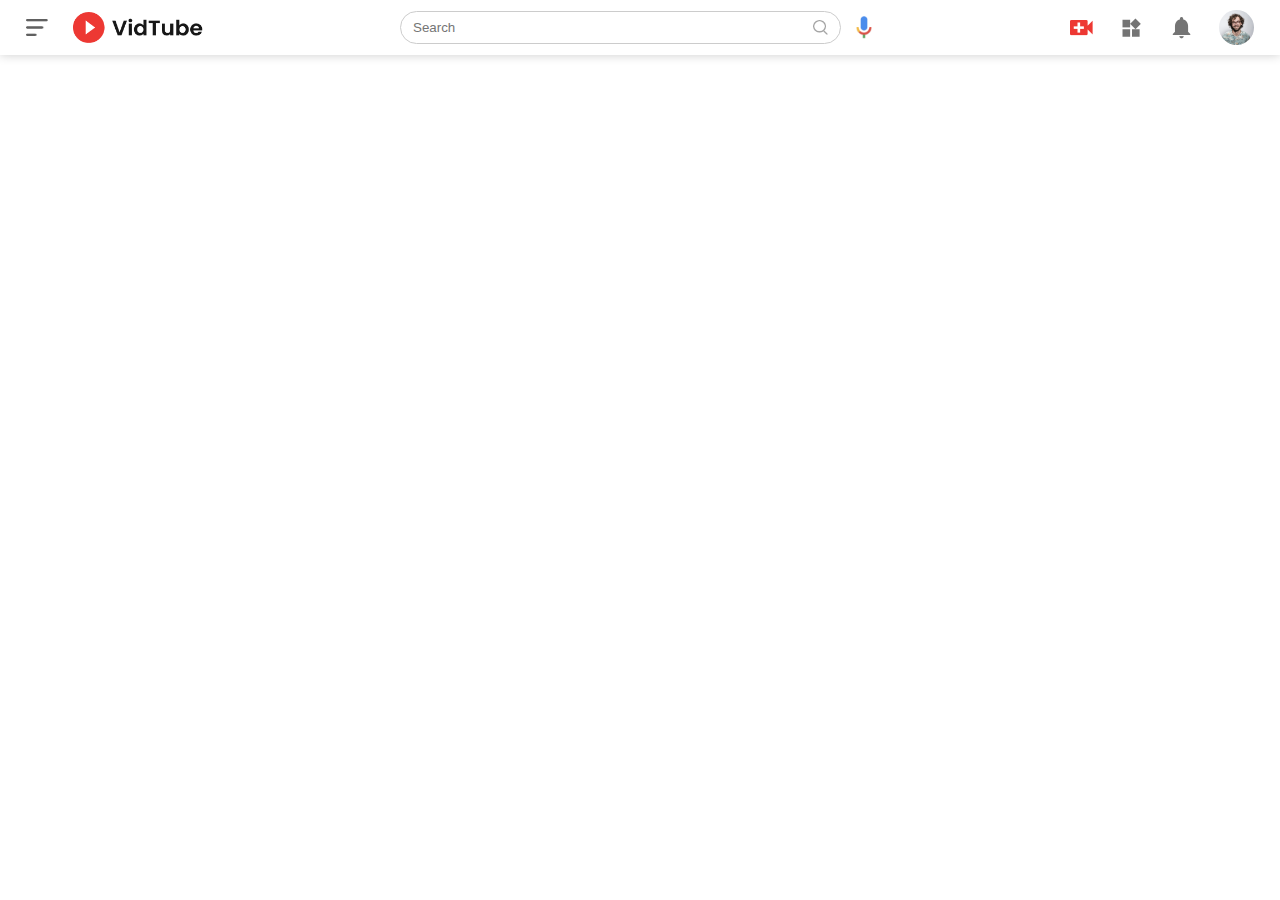
==== index.html @ d9a4f577 "search added" ====
<!DOCTYPE html>
<html lang="en">
  <head>
    <meta charset="UTF-8" />
    <meta http-equiv="X-UA-Compatible" content="IE=edge" />
    <meta name="viewport" content="width=device-width, initial-scale=1.0" />
    <title>Video Sharing Website</title>
    <link rel="stylesheet" href="style.css" />
  </head>
  <body>
    <nav class="flex-div">
      <div class="nav-left flex-div">
        <img src="./images/menu.png" alt="Menu image" class="menu-icon" />
        <img src="./images/logo.png" alt="Logo image" class="logo" />
      </div>
      <div class="nav-middle flex-div">
        <div class="search-box flex-div">
          <input type="text" placeholder="Search" />
          <img src="./images/search.png" alt="Search logo" />
        </div>

        <img src="./images/voice-search.png" alt="Mic icon" class="mic-icon" />
      </div>
      <div class="nav-right flex-div">
        <img src="./images/upload.png" alt="" />
        <img src="./images/more.png" alt="" />
        <img src="./images/notification.png" alt="" />
        <img src="./images/Jack.png" alt="" class="user-icon" />
      </div>
    </nav>
  </body>
</html>
---- style.css ----
* {
  margin: 0;
  padding: 0;
  font-family: "poppins", sans-serif;
  box-sizing: border-box;
}

a {
  text-decoration: none;
  color: #5a5a5a;
}

img {
  cursor: pointer;
}

.flex-div {
  display: flex;
  align-items: center;
}

nav {
  padding: 10px 2%;
  justify-content: space-between;
  box-shadow: 0 0 10px rgba(0, 0, 0, 0.2);
  background: #fff;
  position: sticky;
  top: 0;
  z-index: 10;
}

.nav-right img {
  width: 25px;
  margin-right: 25px;
}

.nav-right .user-icon {
  width: 35px;
  border-radius: 50%;
  margin-right: 0;
}

.nav-left .menu-icon {
  width: 22px;
  margin-right: 25px;
}

.nav-left .logo {
  width: 130px;
}

.nav-middle .mic-icon {
  width: 16px;
}

.nav-middle .search-box {
  border: 1px solid #ccc;
  margin-right: 15px;
  padding: 8px 12px;
  border-radius: 25px;
}

.nav-middle .search-box input {
  width: 400px;
  border: 0;
  outline: 0;
  background: transparent;
}

.nav-middle .search-box img {
  width: 15px;
}
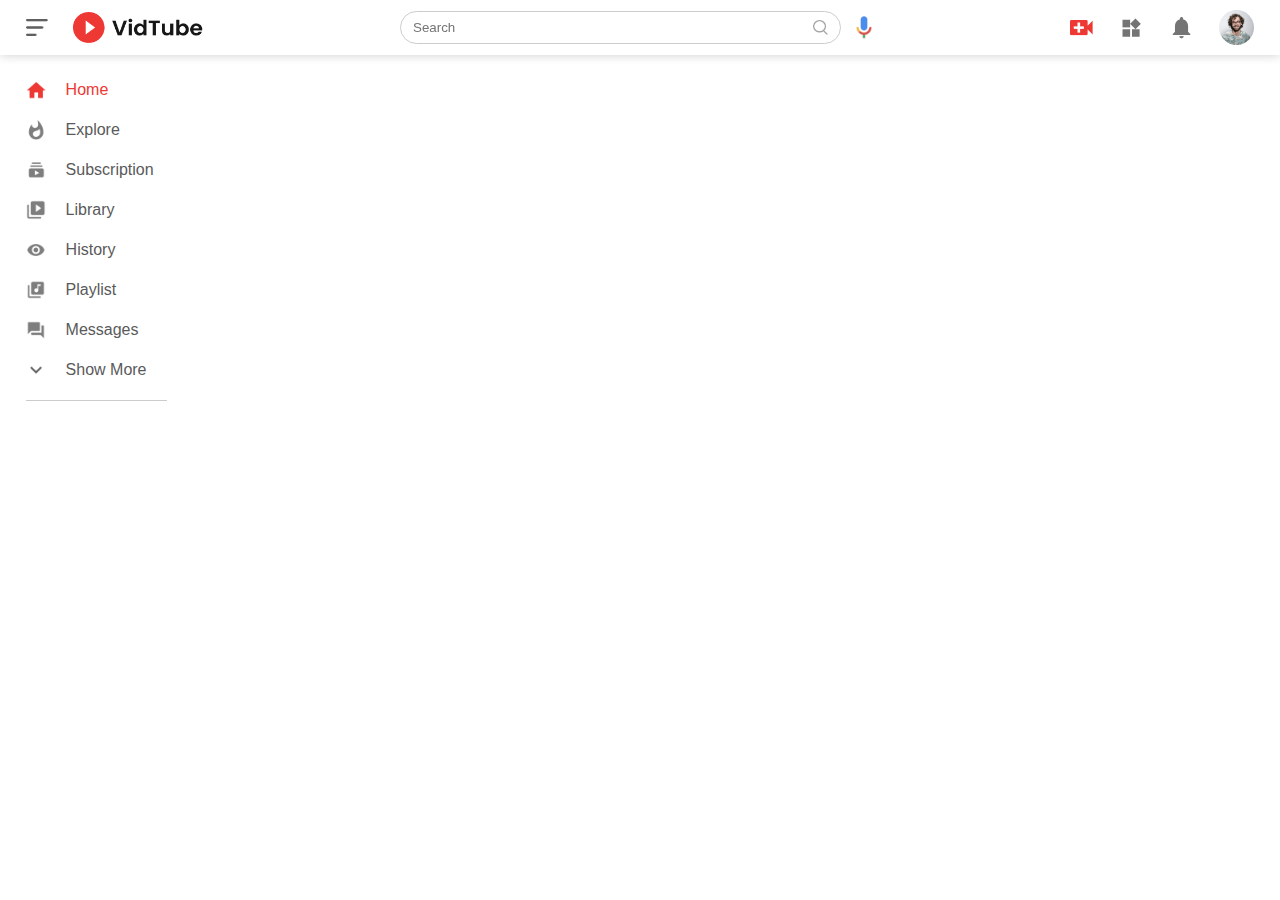
==== commit 934c6e0a: "sidebar done" ====
--- a/index.html
+++ b/index.html
@@ -28,5 +28,44 @@
         <img src="./images/Jack.png" alt="" class="user-icon" />
       </div>
     </nav>
+
+    <!-- Side Bar -->
+    <div class="sidebar">
+      <div class="shortcut-links">
+        <a href=""
+          ><img src="./images/home.png" alt="Home image" />
+          <p>Home</p></a
+        >
+        <a href=""
+          ><img src="./images/explore.png" alt="Explore image" />
+          <p>Explore</p></a
+        >
+        <a href=""
+          ><img src="./images/subscriprion.png" alt="subscriprion image" />
+          <p>Subscription</p></a
+        >
+        <a href=""
+          ><img src="./images/library.png" alt="Library image" />
+          <p>Library</p></a
+        >
+        <a href=""
+          ><img src="./images/history.png" alt="History image" />
+          <p>History</p></a
+        >
+        <a href=""
+          ><img src="./images/playlist.png" alt="playlist images" />
+          <p>Playlist</p></a
+        >
+        <a href=""
+          ><img src="./images/messages.png" alt="Messages logo" />
+          <p>Messages</p></a
+        >
+        <a href=""
+          ><img src="./images/show-more.png" alt="Show more logo" />
+          <p>Show More</p></a
+        >
+        <hr />
+      </div>
+    </div>
   </body>
 </html>
--- a/style.css
+++ b/style.css
@@ -70,3 +70,39 @@
 .nav-middle .search-box img {
   width: 15px;
 }
+
+/* Sidebar */
+
+.sidebar {
+  background: #fff;
+  width: 15%;
+  height: 100vh;
+  position: fixed;
+  top: 0;
+  padding-left: 2%;
+  padding-top: 80px;
+}
+
+.shortcut-links a img {
+  width: 20px;
+  margin-right: 20px;
+}
+
+.shortcut-links a {
+  display: flex;
+  align-items: center;
+  margin-bottom: 20px;
+  width: fit-content;
+  flex-wrap: wrap;
+}
+
+.shortcut-links a:first-child {
+  color: #ed3833;
+}
+
+.sidebar hr {
+  border: 0;
+  height: 1px;
+  background: #ccc;
+  width: 85%;
+}
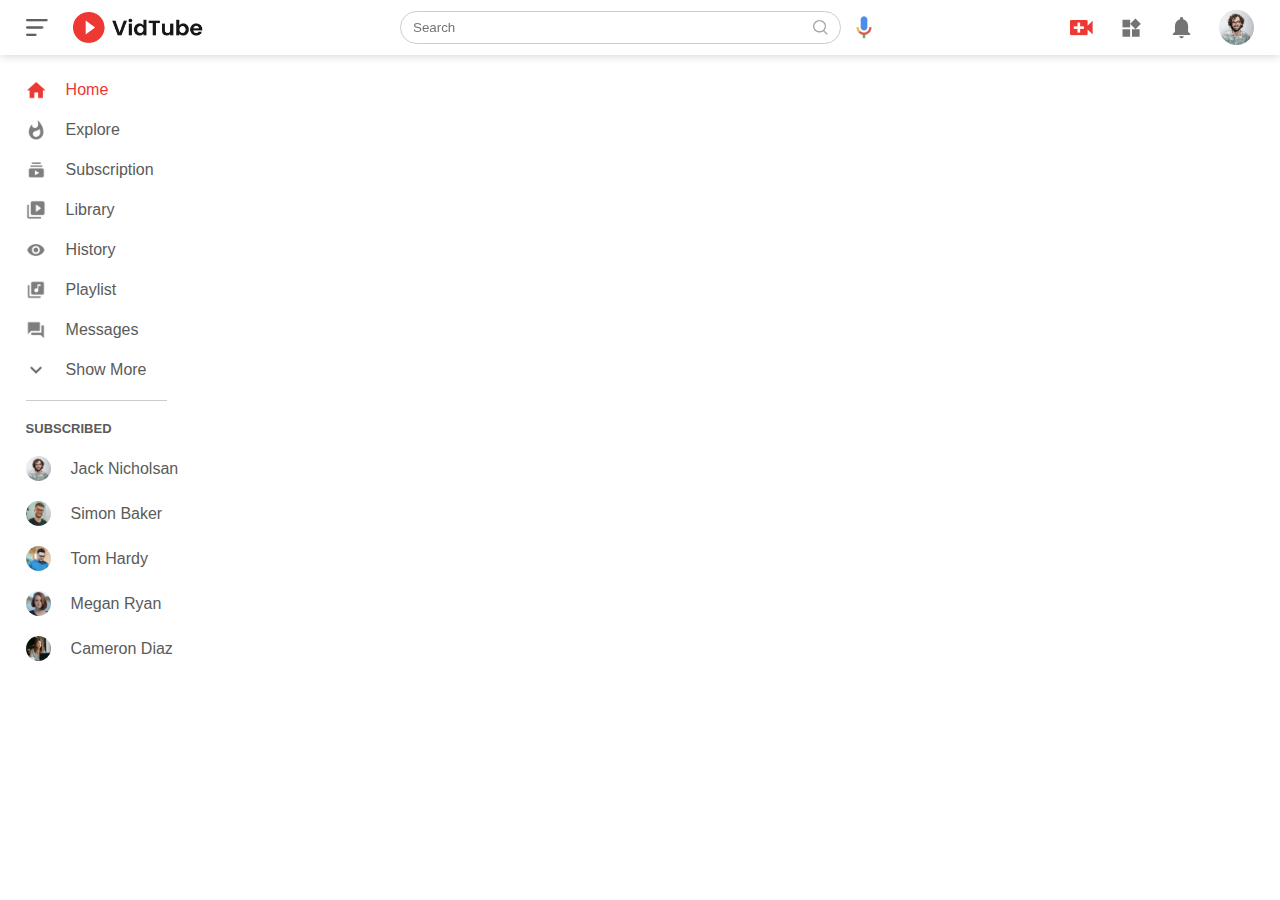
==== commit 5d984c01: "subscribers list done" ====
--- a/index.html
+++ b/index.html
@@ -66,6 +66,34 @@
         >
         <hr />
       </div>
+
+      <div class="subscribed-list">
+        <h3>SUBSCRIBED</h3>
+        <a href=""
+          ><img src="./images/Jack.png" alt="User Logo" />
+          <p>Jack Nicholsan</p></a
+        >
+
+        <a href=""
+          ><img src="./images/simon.png" alt="User Logo" />
+          <p>Simon Baker</p></a
+        >
+
+        <a href=""
+          ><img src="./images/tom.png" alt="User Logo" />
+          <p>Tom Hardy</p></a
+        >
+
+        <a href=""
+          ><img src="./images/megan.png" alt="User Logo" />
+          <p>Megan Ryan</p></a
+        >
+
+        <a href=""
+          ><img src="./images/cameron.png" alt="User Logo" />
+          <p>Cameron Diaz</p></a
+        >
+      </div>
     </div>
   </body>
 </html>
--- a/style.css
+++ b/style.css
@@ -106,3 +106,23 @@
   background: #ccc;
   width: 85%;
 }
+
+.subscribed-list h3 {
+  font-size: 13px;
+  margin: 20px 0;
+  color: #5a5a5a;
+}
+
+.subscribed-list a {
+  display: flex;
+  align-items: center;
+  margin-bottom: 20px;
+  width: fit-content;
+  flex-wrap: wrap;
+}
+
+.subscribed-list a img {
+  width: 25px;
+  border-radius: 50%;
+  margin-right: 20px;
+}
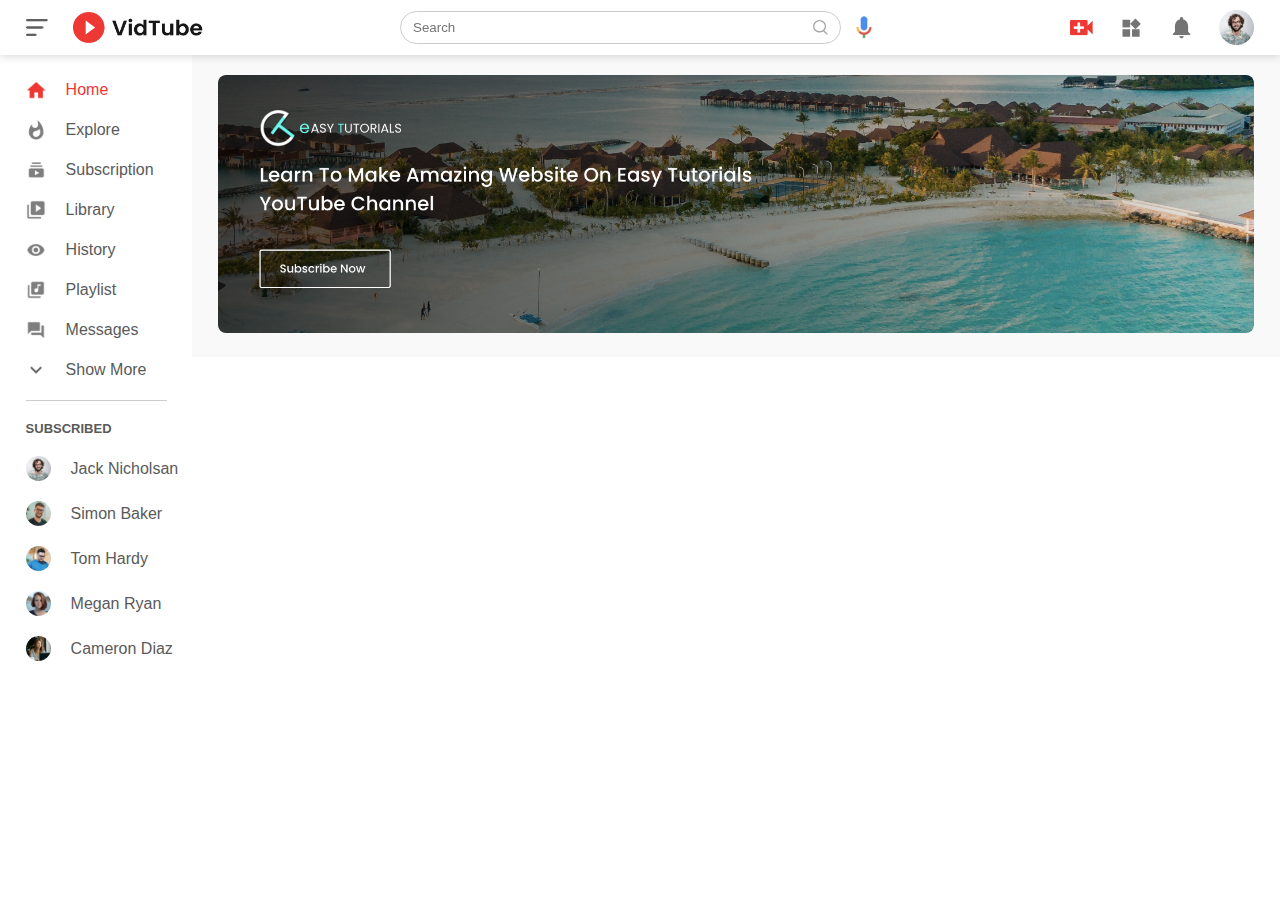
==== commit 105e5f22: "banner done" ====
--- a/index.html
+++ b/index.html
@@ -95,5 +95,14 @@
         >
       </div>
     </div>
+
+    <!-- Main  -->
+    <div class="container">
+      <div class="banner">
+        <img src="./images/banner.png" alt="Banner img" />
+      </div>
+    </div>
+
+    <script src="./script.js"></script>
   </body>
 </html>
--- a/style.css
+++ b/style.css
@@ -126,3 +126,38 @@
   border-radius: 50%;
   margin-right: 20px;
 }
+
+.small-sidebar {
+  width: 5%;
+}
+
+.small-sidebar a p {
+  display: none;
+}
+
+.small-sidebar h3 {
+  display: none;
+}
+
+.small-sidebar hr {
+  width: 50%;
+  margin-bottom: 25px;
+}
+
+/* Main */
+.container {
+  background: #f9f9f9;
+  padding-left: 17%;
+  padding-right: 2%;
+  padding-top: 20px;
+  padding-bottom: 20px;
+}
+
+.banner {
+  width: 100%;
+}
+
+.banner img {
+  width: 100%;
+  border-radius: 8px;
+}
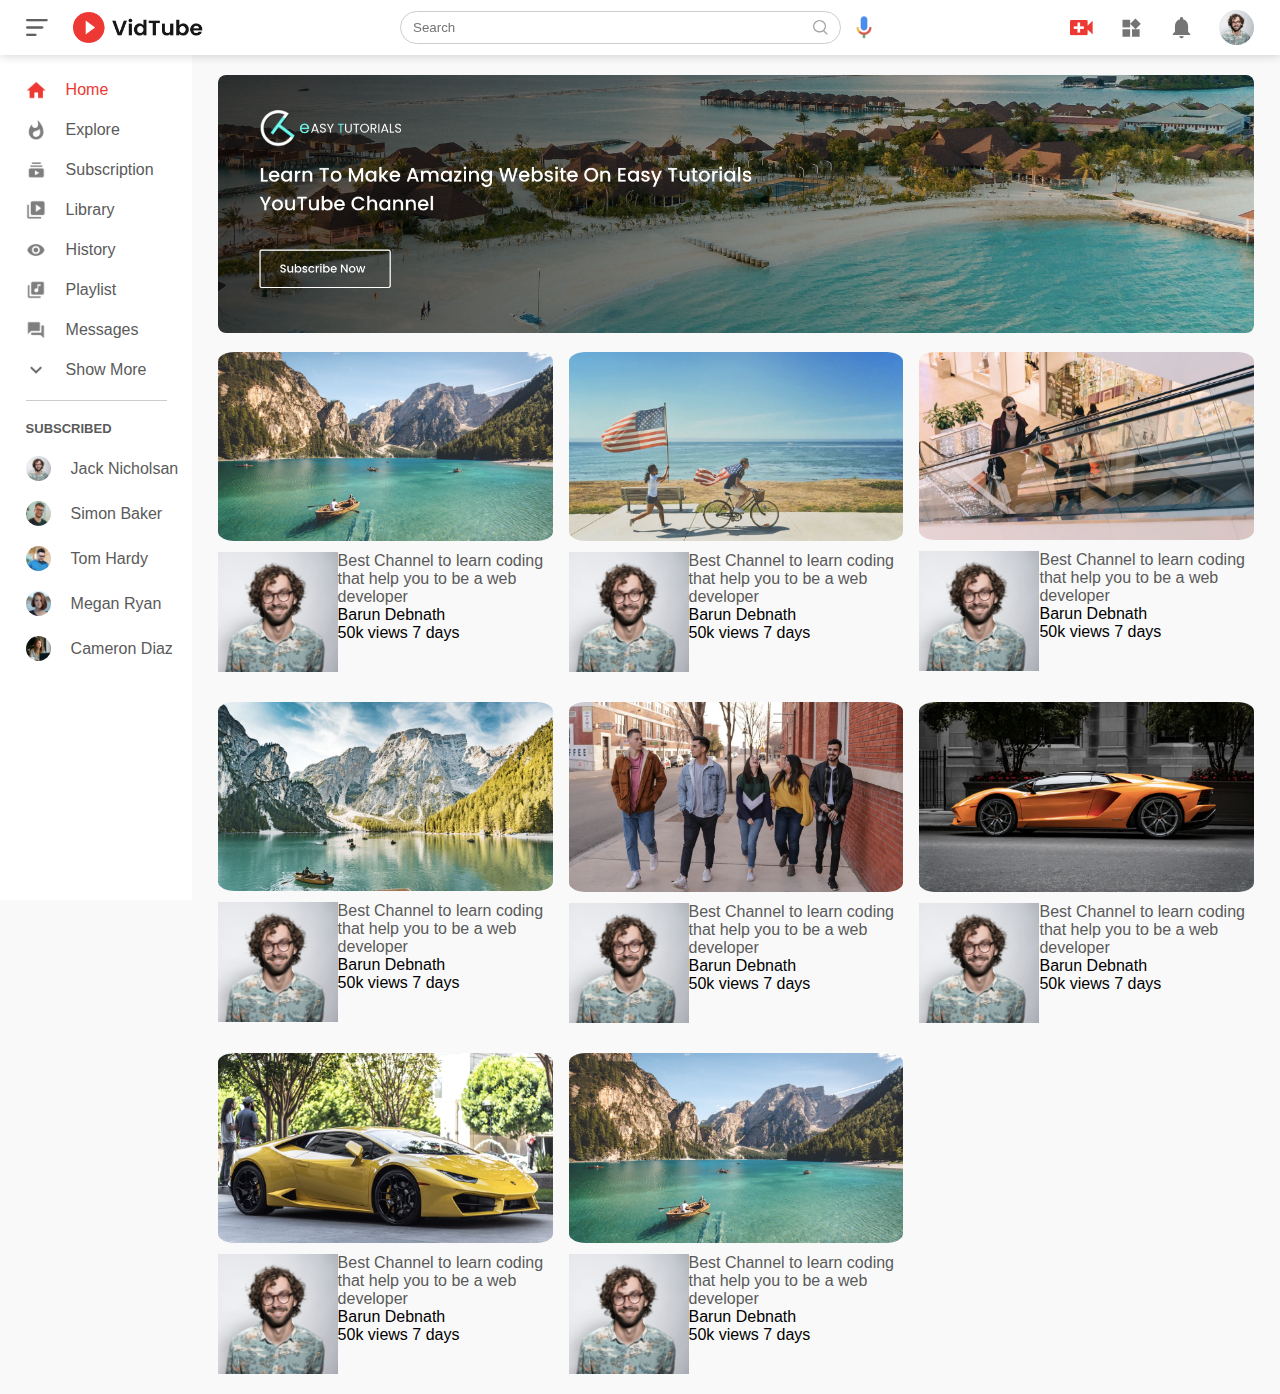
==== commit 32ae70d6: "video thumbnail added" ====
--- a/index.html
+++ b/index.html
@@ -101,6 +101,168 @@
       <div class="banner">
         <img src="./images/banner.png" alt="Banner img" />
       </div>
+
+      <div class="list-container">
+        <div class="vid-list">
+          <a href="">
+            <img
+              src="./images/thumbnail1.png"
+              alt="Video thumbnail"
+              class="thumbnail"
+          /></a>
+          <div class="flex-div">
+            <img src="./images/Jack.png" alt="User image" />
+            <div class="vid-info">
+              <a href=""
+                >Best Channel to learn coding that help you to be a web
+                developer</a
+              >
+              <p>Barun Debnath</p>
+              <p>50k views 7 days</p>
+            </div>
+          </div>
+        </div>
+
+        <div class="vid-list">
+          <a href="">
+            <img
+              src="./images/thumbnail2.png"
+              alt="Video thumbnail"
+              class="thumbnail"
+          /></a>
+          <div class="flex-div">
+            <img src="./images/Jack.png" alt="User image" />
+            <div class="vid-info">
+              <a href=""
+                >Best Channel to learn coding that help you to be a web
+                developer</a
+              >
+              <p>Barun Debnath</p>
+              <p>50k views 7 days</p>
+            </div>
+          </div>
+        </div>
+
+        <div class="vid-list">
+          <a href="">
+            <img
+              src="./images/thumbnail3.png"
+              alt="Video thumbnail"
+              class="thumbnail"
+          /></a>
+          <div class="flex-div">
+            <img src="./images/Jack.png" alt="User image" />
+            <div class="vid-info">
+              <a href=""
+                >Best Channel to learn coding that help you to be a web
+                developer</a
+              >
+              <p>Barun Debnath</p>
+              <p>50k views 7 days</p>
+            </div>
+          </div>
+        </div>
+
+        <div class="vid-list">
+          <a href="">
+            <img
+              src="./images/thumbnail4.png"
+              alt="Video thumbnail"
+              class="thumbnail"
+          /></a>
+          <div class="flex-div">
+            <img src="./images/Jack.png" alt="User image" />
+            <div class="vid-info">
+              <a href=""
+                >Best Channel to learn coding that help you to be a web
+                developer</a
+              >
+              <p>Barun Debnath</p>
+              <p>50k views 7 days</p>
+            </div>
+          </div>
+        </div>
+
+        <div class="vid-list">
+          <a href="">
+            <img
+              src="./images/thumbnail5.png"
+              alt="Video thumbnail"
+              class="thumbnail"
+          /></a>
+          <div class="flex-div">
+            <img src="./images/Jack.png" alt="User image" />
+            <div class="vid-info">
+              <a href=""
+                >Best Channel to learn coding that help you to be a web
+                developer</a
+              >
+              <p>Barun Debnath</p>
+              <p>50k views 7 days</p>
+            </div>
+          </div>
+        </div>
+
+        <div class="vid-list">
+          <a href="">
+            <img
+              src="./images/thumbnail6.png"
+              alt="Video thumbnail"
+              class="thumbnail"
+          /></a>
+          <div class="flex-div">
+            <img src="./images/Jack.png" alt="User image" />
+            <div class="vid-info">
+              <a href=""
+                >Best Channel to learn coding that help you to be a web
+                developer</a
+              >
+              <p>Barun Debnath</p>
+              <p>50k views 7 days</p>
+            </div>
+          </div>
+        </div>
+
+        <div class="vid-list">
+          <a href="">
+            <img
+              src="./images/thumbnail8.png"
+              alt="Video thumbnail"
+              class="thumbnail"
+          /></a>
+          <div class="flex-div">
+            <img src="./images/Jack.png" alt="User image" />
+            <div class="vid-info">
+              <a href=""
+                >Best Channel to learn coding that help you to be a web
+                developer</a
+              >
+              <p>Barun Debnath</p>
+              <p>50k views 7 days</p>
+            </div>
+          </div>
+        </div>
+
+        <div class="vid-list">
+          <a href="">
+            <img
+              src="./images/thumbnail1.png"
+              alt="Video thumbnail"
+              class="thumbnail"
+          /></a>
+          <div class="flex-div">
+            <img src="./images/Jack.png" alt="User image" />
+            <div class="vid-info">
+              <a href=""
+                >Best Channel to learn coding that help you to be a web
+                developer</a
+              >
+              <p>Barun Debnath</p>
+              <p>50k views 7 days</p>
+            </div>
+          </div>
+        </div>
+      </div>
     </div>
 
     <script src="./script.js"></script>
--- a/style.css
+++ b/style.css
@@ -161,3 +161,21 @@
   width: 100%;
   border-radius: 8px;
 }
+
+.list-container {
+  display: grid;
+  grid-template-columns: repeat(auto-fit, minmax(250px, 1fr));
+  grid-column-gap: 16px;
+  grid-row-gap: 30px;
+  margin-top: 15px;
+}
+
+.vid-list .thumbnail {
+  width: 100%;
+  border-radius: 5%;
+}
+
+.vid-list .flex-div {
+  align-items: flex-start;
+  margin-top: 7px;
+}
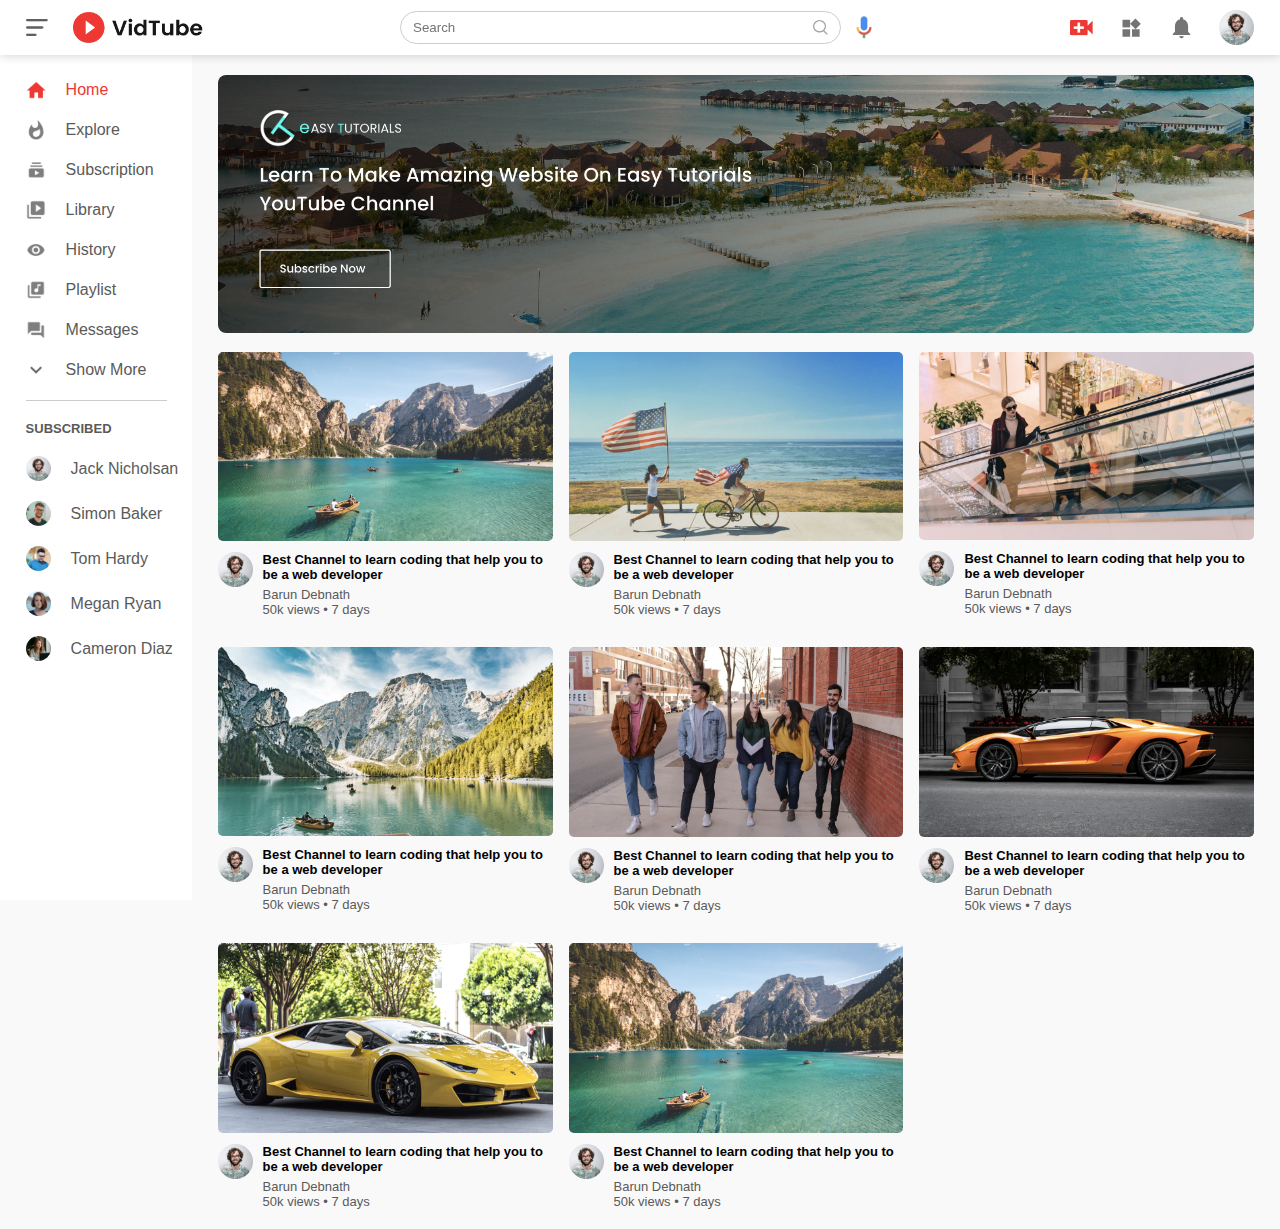
==== commit 2181ee3d: "thumbnails done and side padding done" ====
--- a/index.html
+++ b/index.html
@@ -118,7 +118,7 @@
                 developer</a
               >
               <p>Barun Debnath</p>
-              <p>50k views 7 days</p>
+              <p>50k views &bull; 7 days</p>
             </div>
           </div>
         </div>
@@ -138,7 +138,7 @@
                 developer</a
               >
               <p>Barun Debnath</p>
-              <p>50k views 7 days</p>
+              <p>50k views &bull; 7 days</p>
             </div>
           </div>
         </div>
@@ -158,7 +158,7 @@
                 developer</a
               >
               <p>Barun Debnath</p>
-              <p>50k views 7 days</p>
+              <p>50k views &bull; 7 days</p>
             </div>
           </div>
         </div>
@@ -178,7 +178,7 @@
                 developer</a
               >
               <p>Barun Debnath</p>
-              <p>50k views 7 days</p>
+              <p>50k views &bull; 7 days</p>
             </div>
           </div>
         </div>
@@ -198,7 +198,7 @@
                 developer</a
               >
               <p>Barun Debnath</p>
-              <p>50k views 7 days</p>
+              <p>50k views &bull; 7 days</p>
             </div>
           </div>
         </div>
@@ -218,7 +218,7 @@
                 developer</a
               >
               <p>Barun Debnath</p>
-              <p>50k views 7 days</p>
+              <p>50k views &bull; 7 days</p>
             </div>
           </div>
         </div>
@@ -238,7 +238,7 @@
                 developer</a
               >
               <p>Barun Debnath</p>
-              <p>50k views 7 days</p>
+              <p>50k views &bull; 7 days</p>
             </div>
           </div>
         </div>
@@ -258,7 +258,7 @@
                 developer</a
               >
               <p>Barun Debnath</p>
-              <p>50k views 7 days</p>
+              <p>50k views &bull; 7 days</p>
             </div>
           </div>
         </div>
--- a/style.css
+++ b/style.css
@@ -153,6 +153,10 @@
   padding-bottom: 20px;
 }
 
+.large-container {
+  padding-left: 7%;
+}
+
 .banner {
   width: 100%;
 }
@@ -172,10 +176,31 @@
 
 .vid-list .thumbnail {
   width: 100%;
-  border-radius: 5%;
+  border-radius: 5px;
 }
 
 .vid-list .flex-div {
   align-items: flex-start;
   margin-top: 7px;
 }
+
+.vid-list .flex-div img {
+  width: 35px;
+  margin-right: 10px;
+  border-radius: 50%;
+}
+
+.vid-info {
+  color: #5a5a5a;
+  font-size: 13px;
+}
+
+.vid-info a {
+  color: #000;
+  font-weight: 600;
+  display: block;
+  margin-bottom: 5px;
+}
+
+@media (max-width: 900px) {
+}
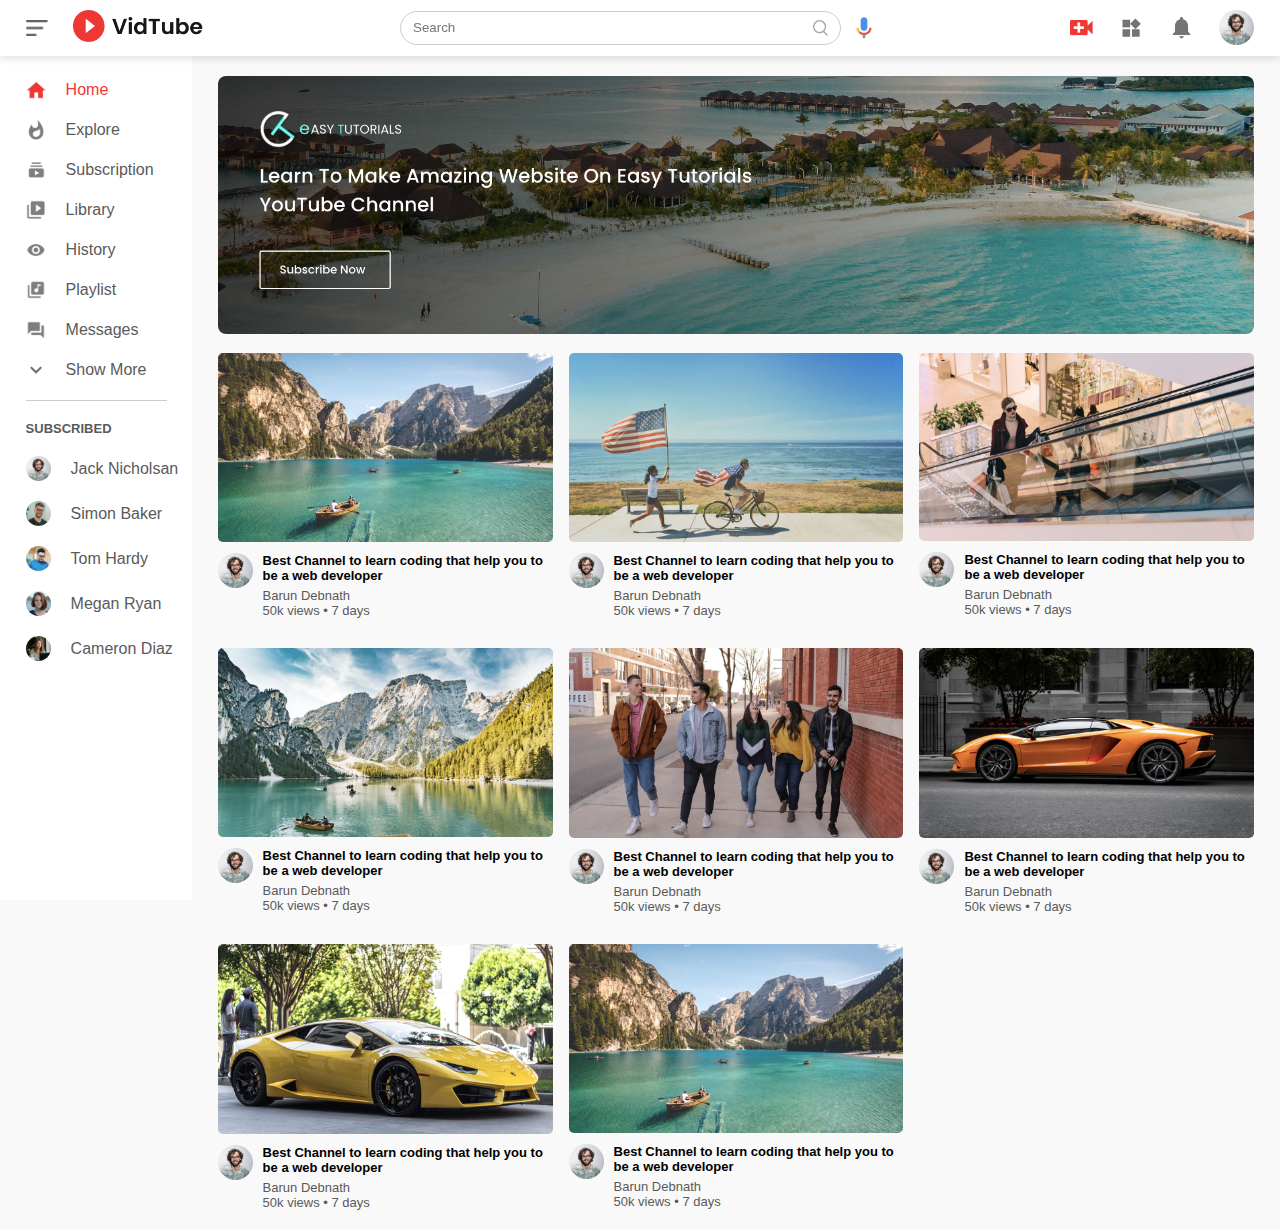
==== commit e4052d96: "video page done" ====
--- a/index.html
+++ b/index.html
@@ -11,7 +11,9 @@
     <nav class="flex-div">
       <div class="nav-left flex-div">
         <img src="./images/menu.png" alt="Menu image" class="menu-icon" />
-        <img src="./images/logo.png" alt="Logo image" class="logo" />
+        <a href="./index.html">
+          <img src="./images/logo.png" alt="Logo image" class="logo" />
+        </a>
       </div>
       <div class="nav-middle flex-div">
         <div class="search-box flex-div">
@@ -104,7 +106,7 @@
 
       <div class="list-container">
         <div class="vid-list">
-          <a href="">
+          <a href="./play-video.html">
             <img
               src="./images/thumbnail1.png"
               alt="Video thumbnail"
@@ -113,18 +115,18 @@
           <div class="flex-div">
             <img src="./images/Jack.png" alt="User image" />
             <div class="vid-info">
-              <a href=""
-                >Best Channel to learn coding that help you to be a web
-                developer</a
-              >
-              <p>Barun Debnath</p>
-              <p>50k views &bull; 7 days</p>
-            </div>
-          </div>
-        </div>
-
-        <div class="vid-list">
-          <a href="">
+              <a href="./play-video.html"
+                >Best Channel to learn coding that help you to be a web
+                developer</a
+              >
+              <p>Barun Debnath</p>
+              <p>50k views &bull; 7 days</p>
+            </div>
+          </div>
+        </div>
+
+        <div class="vid-list">
+          <a href="./play-video.html">
             <img
               src="./images/thumbnail2.png"
               alt="Video thumbnail"
@@ -133,18 +135,18 @@
           <div class="flex-div">
             <img src="./images/Jack.png" alt="User image" />
             <div class="vid-info">
-              <a href=""
-                >Best Channel to learn coding that help you to be a web
-                developer</a
-              >
-              <p>Barun Debnath</p>
-              <p>50k views &bull; 7 days</p>
-            </div>
-          </div>
-        </div>
-
-        <div class="vid-list">
-          <a href="">
+              <a href="./play-video.html"
+                >Best Channel to learn coding that help you to be a web
+                developer</a
+              >
+              <p>Barun Debnath</p>
+              <p>50k views &bull; 7 days</p>
+            </div>
+          </div>
+        </div>
+
+        <div class="vid-list">
+          <a href="./play-video.html">
             <img
               src="./images/thumbnail3.png"
               alt="Video thumbnail"
@@ -153,18 +155,18 @@
           <div class="flex-div">
             <img src="./images/Jack.png" alt="User image" />
             <div class="vid-info">
-              <a href=""
-                >Best Channel to learn coding that help you to be a web
-                developer</a
-              >
-              <p>Barun Debnath</p>
-              <p>50k views &bull; 7 days</p>
-            </div>
-          </div>
-        </div>
-
-        <div class="vid-list">
-          <a href="">
+              <a href="./play-video.html"
+                >Best Channel to learn coding that help you to be a web
+                developer</a
+              >
+              <p>Barun Debnath</p>
+              <p>50k views &bull; 7 days</p>
+            </div>
+          </div>
+        </div>
+
+        <div class="vid-list">
+          <a href="./play-video.html">
             <img
               src="./images/thumbnail4.png"
               alt="Video thumbnail"
@@ -173,18 +175,18 @@
           <div class="flex-div">
             <img src="./images/Jack.png" alt="User image" />
             <div class="vid-info">
-              <a href=""
-                >Best Channel to learn coding that help you to be a web
-                developer</a
-              >
-              <p>Barun Debnath</p>
-              <p>50k views &bull; 7 days</p>
-            </div>
-          </div>
-        </div>
-
-        <div class="vid-list">
-          <a href="">
+              <a href="./play-video.html"
+                >Best Channel to learn coding that help you to be a web
+                developer</a
+              >
+              <p>Barun Debnath</p>
+              <p>50k views &bull; 7 days</p>
+            </div>
+          </div>
+        </div>
+
+        <div class="vid-list">
+          <a href="./play-video.html">
             <img
               src="./images/thumbnail5.png"
               alt="Video thumbnail"
@@ -193,18 +195,18 @@
           <div class="flex-div">
             <img src="./images/Jack.png" alt="User image" />
             <div class="vid-info">
-              <a href=""
-                >Best Channel to learn coding that help you to be a web
-                developer</a
-              >
-              <p>Barun Debnath</p>
-              <p>50k views &bull; 7 days</p>
-            </div>
-          </div>
-        </div>
-
-        <div class="vid-list">
-          <a href="">
+              <a href="./play-video.html"
+                >Best Channel to learn coding that help you to be a web
+                developer</a
+              >
+              <p>Barun Debnath</p>
+              <p>50k views &bull; 7 days</p>
+            </div>
+          </div>
+        </div>
+
+        <div class="vid-list">
+          <a href="./play-video.html">
             <img
               src="./images/thumbnail6.png"
               alt="Video thumbnail"
@@ -213,18 +215,18 @@
           <div class="flex-div">
             <img src="./images/Jack.png" alt="User image" />
             <div class="vid-info">
-              <a href=""
-                >Best Channel to learn coding that help you to be a web
-                developer</a
-              >
-              <p>Barun Debnath</p>
-              <p>50k views &bull; 7 days</p>
-            </div>
-          </div>
-        </div>
-
-        <div class="vid-list">
-          <a href="">
+              <a href="./play-video.html"
+                >Best Channel to learn coding that help you to be a web
+                developer</a
+              >
+              <p>Barun Debnath</p>
+              <p>50k views &bull; 7 days</p>
+            </div>
+          </div>
+        </div>
+
+        <div class="vid-list">
+          <a href="./play-video.html">
             <img
               src="./images/thumbnail8.png"
               alt="Video thumbnail"
@@ -233,18 +235,18 @@
           <div class="flex-div">
             <img src="./images/Jack.png" alt="User image" />
             <div class="vid-info">
-              <a href=""
-                >Best Channel to learn coding that help you to be a web
-                developer</a
-              >
-              <p>Barun Debnath</p>
-              <p>50k views &bull; 7 days</p>
-            </div>
-          </div>
-        </div>
-
-        <div class="vid-list">
-          <a href="">
+              <a href="./play-video.html"
+                >Best Channel to learn coding that help you to be a web
+                developer</a
+              >
+              <p>Barun Debnath</p>
+              <p>50k views &bull; 7 days</p>
+            </div>
+          </div>
+        </div>
+
+        <div class="vid-list">
+          <a href="./play-video.html">
             <img
               src="./images/thumbnail1.png"
               alt="Video thumbnail"
@@ -253,7 +255,7 @@
           <div class="flex-div">
             <img src="./images/Jack.png" alt="User image" />
             <div class="vid-info">
-              <a href=""
+              <a href="./play-video.html"
                 >Best Channel to learn coding that help you to be a web
                 developer</a
               >
--- a/style.css
+++ b/style.css
@@ -203,4 +203,257 @@
 }
 
 @media (max-width: 900px) {
-}
+  .menu-icon {
+    display: none;
+  }
+  .sidebar {
+    display: none;
+  }
+
+  .container,
+  .large-container {
+    padding-left: 5%;
+    padding-right: 5%;
+  }
+
+  .nav-right img {
+    display: none;
+  }
+
+  .nav-right .user-icon {
+    display: block;
+    width: 30px;
+  }
+
+  .nav-middle .search-box input {
+    width: 100%;
+  }
+
+  .nav-middle .mic-icon {
+    display: none;
+  }
+
+  .logo {
+    width: 90px;
+  }
+}
+
+/* Play video page */
+.play-container {
+  padding-left: 2%;
+}
+
+.row {
+  display: flex;
+  justify-content: space-between;
+  flex-wrap: wrap;
+}
+
+.play-video {
+  flex-basis: 69%;
+}
+
+.right-sidebar {
+  flex-basis: 30%;
+}
+
+.play-video video {
+  width: 100%;
+}
+
+.side-video-list {
+  display: flex;
+  justify-content: space-between;
+  margin-bottom: 8px;
+}
+
+.side-video-list img {
+  width: 100%;
+}
+
+.side-video-list .small-thumbnail {
+  flex-basis: 49%;
+}
+
+.side-video-list .vid-info {
+  flex-basis: 49%;
+}
+
+.play-video .tags a {
+  color: #0000ff;
+  font-size: 13px;
+}
+
+.play-video h3 {
+  font-weight: 600;
+  font-size: 22px;
+}
+
+.play-video .play-video-info {
+  display: flex;
+  align-items: center;
+  justify-content: space-between;
+  flex-wrap: wrap;
+  margin-top: 10px;
+  font-size: 14px;
+  color: #5a5a5a;
+}
+
+.play-video .play-video-info a img {
+  width: 20px;
+  margin-right: 8px;
+}
+
+.play-video .play-video-info a {
+  display: inline-flex;
+  align-items: center;
+  margin-left: 15px;
+}
+
+.play-video hr {
+  border: 0;
+  height: 1px;
+  background: #ccc;
+  margin: 10px 0;
+}
+
+.publisher {
+  display: flex;
+  align-items: center;
+  margin-top: 20px;
+}
+
+.publisher div {
+  flex: 1;
+  line-height: 18px;
+}
+
+.publisher img {
+  width: 40px;
+  border-radius: 50%;
+  margin-right: 15px;
+}
+
+.publisher div p {
+  color: #000;
+  font-weight: 600;
+  font-weight: 18px;
+}
+
+.publisher div span {
+  font-size: 13px;
+  color: #5a5a5a;
+}
+
+.publisher button {
+  background: red;
+  color: #fff;
+  padding: 8px 30px;
+  border: 0;
+  outline: 0;
+  border-radius: 4px;
+  cursor: pointer;
+}
+
+.vid-description {
+  padding-left: 55px;
+  margin: 15px 0;
+}
+
+.vid-description p {
+  font-size: 14px;
+  margin-bottom: 5px;
+  color: #5a5a5a;
+}
+.vid-description h4 {
+  font-size: 14px;
+  color: #5a5a5a;
+  margin-top: 15px;
+}
+
+.add-comment {
+  display: flex;
+  align-items: center;
+  margin: 30px 0;
+}
+
+.add-comment img {
+  width: 35px;
+  border-radius: 50%;
+  margin-right: 15px;
+}
+
+.add-comment input {
+  border: 0;
+  outline: 0;
+  border-bottom: 1px solid #ccc;
+  width: 100%;
+  padding-top: 10px;
+  background: transparent;
+}
+
+.old-comment {
+  display: flex;
+  align-items: center;
+  margin: 20px 0;
+}
+
+.old-comment img {
+  width: 35px;
+  border-radius: 50%;
+  margin-right: 15px;
+}
+
+.old-comment h3 {
+  font-size: 14px;
+  margin-bottom: 2px;
+}
+
+.old-comment h3 span {
+  font-size: 12px;
+  color: #5a5a5a;
+  font-weight: 500;
+  margin-left: 8px;
+}
+
+.old-action .comment-action {
+  display: flex;
+  align-items: center;
+  margin: 8px 0;
+  font-size: 14px;
+}
+
+.old-comment .comment-action img {
+  border-radius: 0;
+  width: 20px;
+  margin-right: 5px;
+}
+
+.old-comment .comment-action span {
+  margin-right: 20px;
+  color: #5a5a5a;
+}
+
+.old-comment .comment-action a {
+  color: #0000ff;
+}
+
+@media (max-width: 900px) {
+  .play-video {
+    flex-basis: 100%;
+  }
+  .right-sidebar {
+    flex-basis: 100%;
+  }
+  .play-container {
+    padding-left: 5%;
+  }
+  .vid-description {
+    padding-left: 0;
+  }
+  .play-video .play-video-info a {
+    margin-left: 0;
+    margin-right: 15px;
+    margin-top: 15px;
+  }
+}
